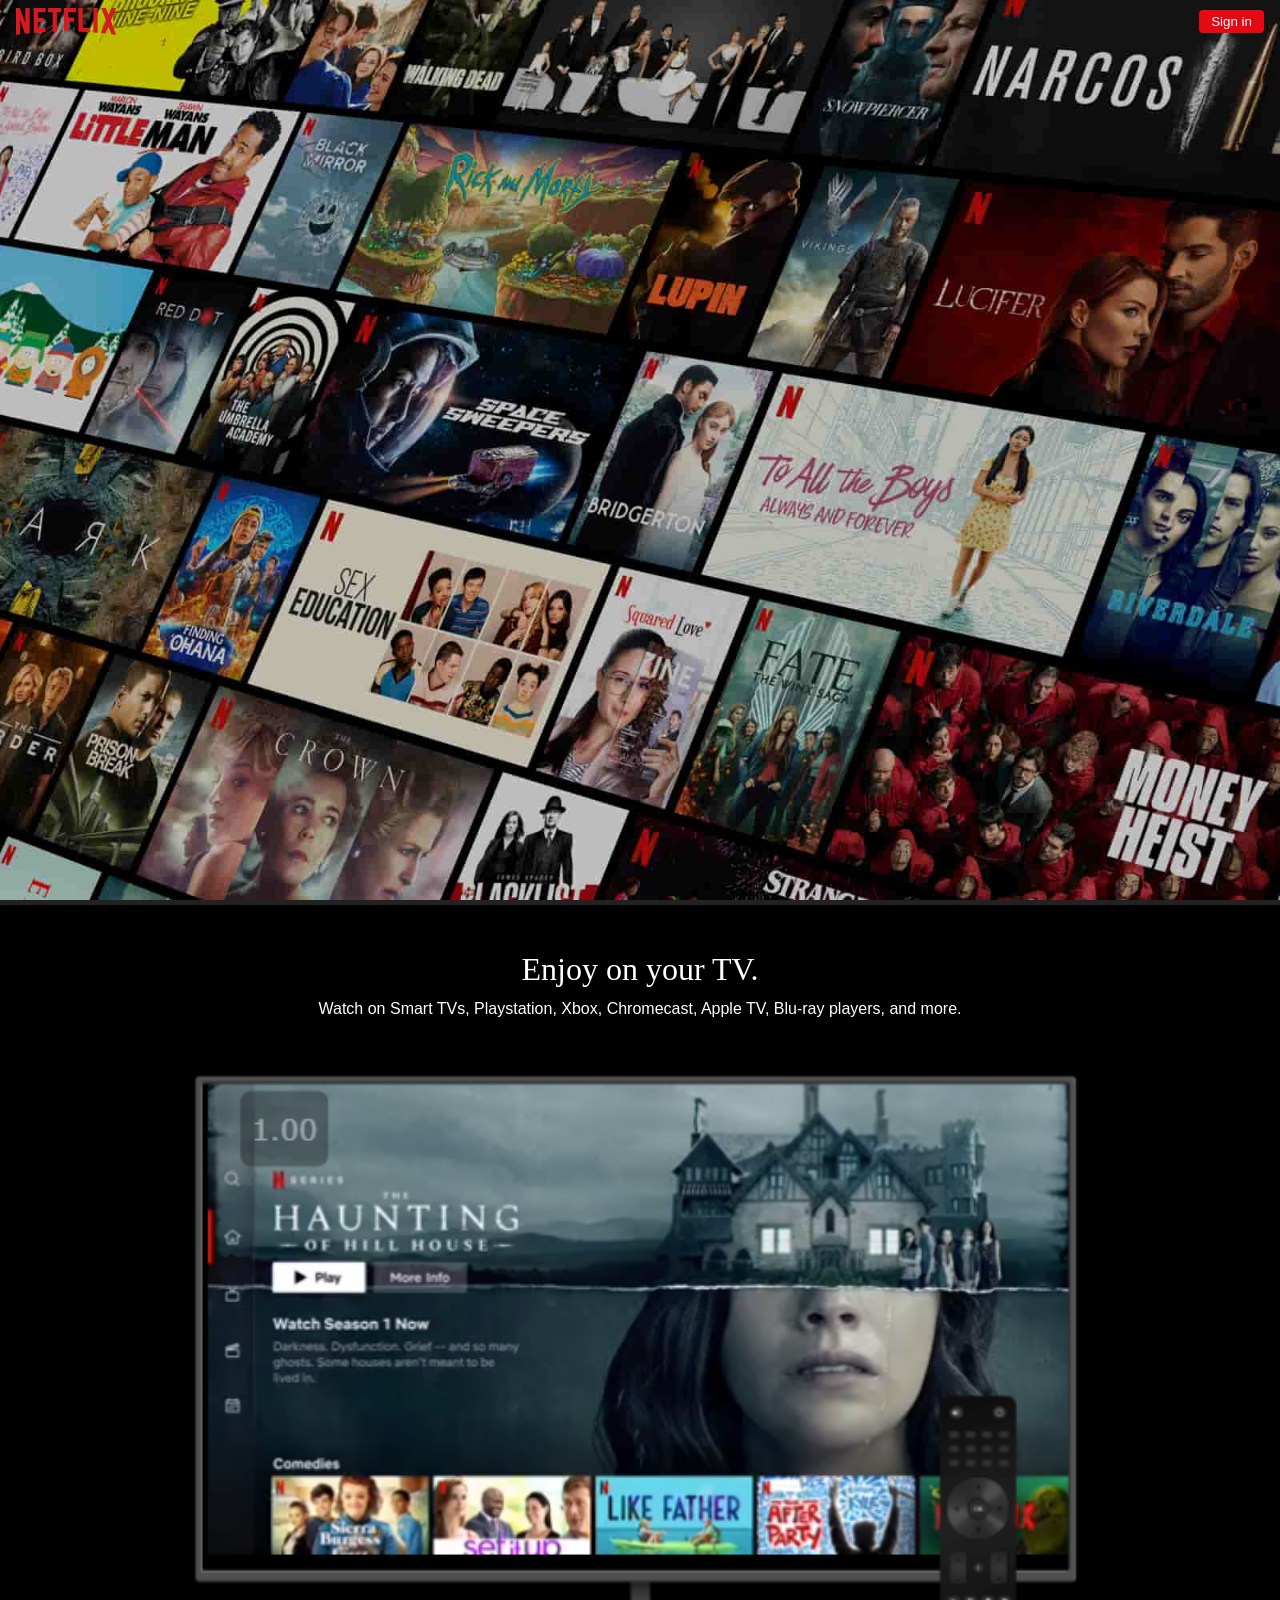
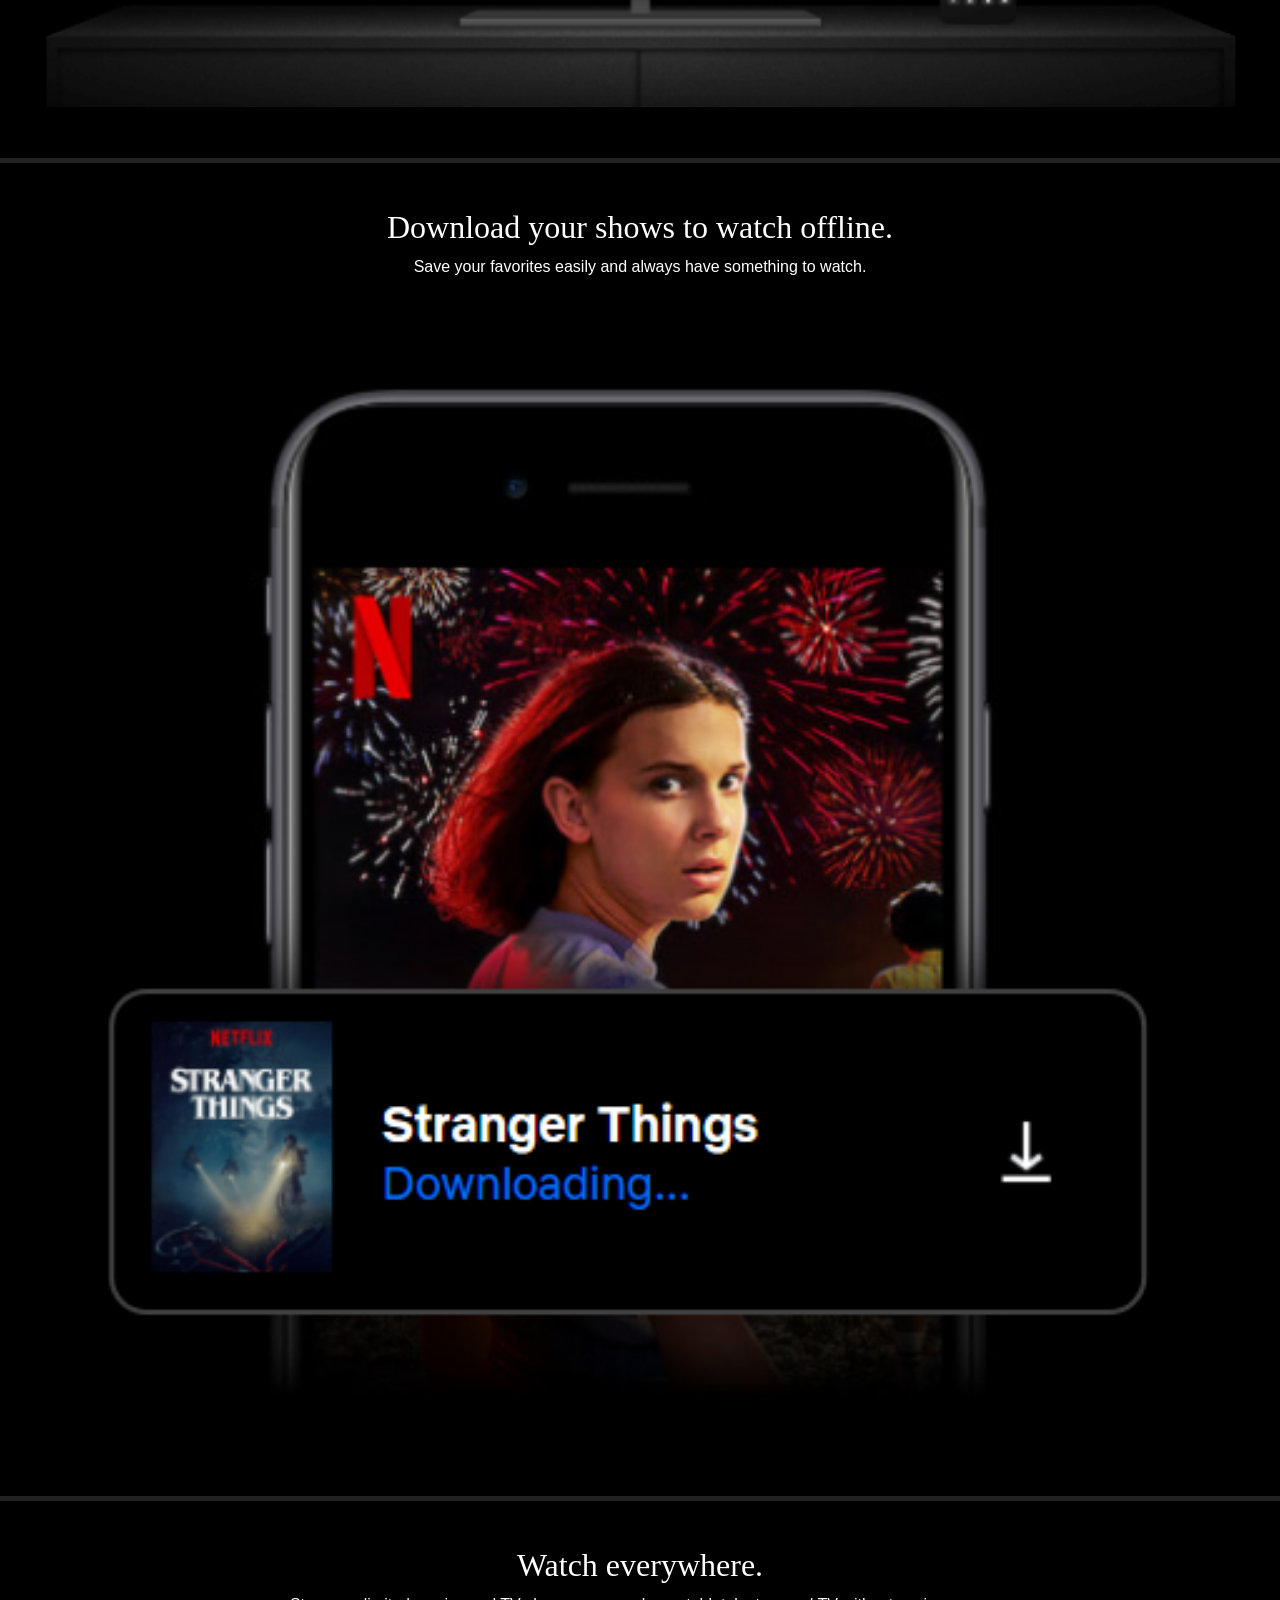
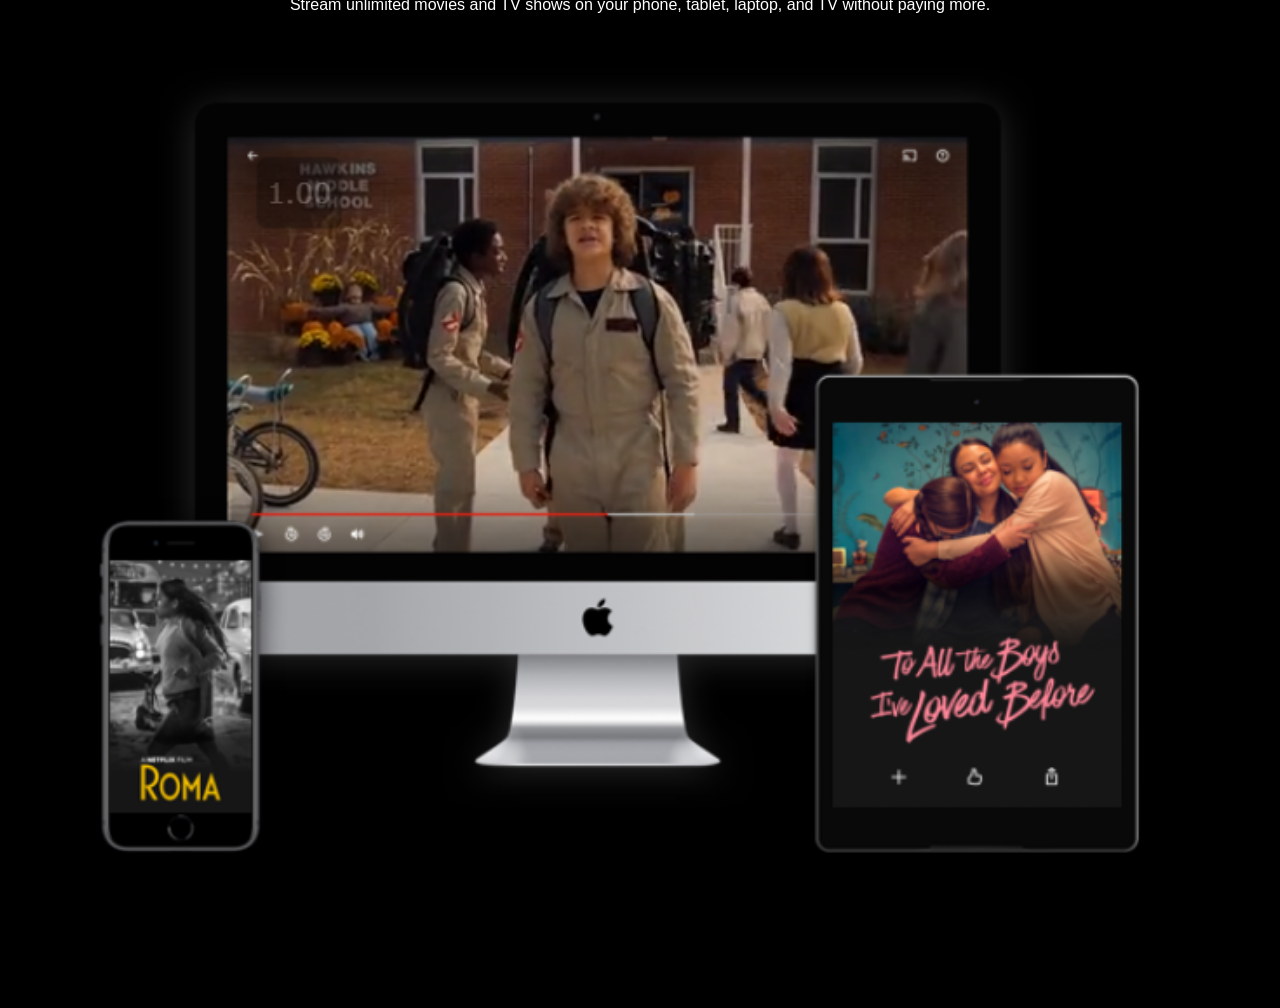
==== web-project-2-netflix-clone/index.html @ fd7bbdf0 "added files for 11.02 exercise for flex" ====
<!DOCTYPE html>
<html lang="en">
  <head>
    <meta charset="UTF-8" />
    <meta http-equiv="X-UA-Compatible" content="IE=edge" />
    <meta name="viewport" content="width=device-width, initial-scale=1.0" />
    <link rel="stylesheet" href="./styles/main.css" />

    <title>Netflix Clone</title>
  </head>
  <body>
    <header class="header">
      <img src="./imgs/logo.png" class="logo" alt="Logo" />

      <button class="btn btn--primary">Sign in</button>
    </header>

    <main>
      <section id="hero">
        <img src="./imgs/bg.jpg" class="img--bg" alt="Background poster" />
      </section>

      <div class="divider"></div>

      <section id="enjoy" class="info section">
        <h2 class="info__title">Enjoy on your TV.</h2>
        <p class="info__description">
          Watch on Smart TVs, Playstation, Xbox, Chromecast, Apple TV, Blu-ray
          players, and more.
        </p>

        <img
          class="info__poster"
          src="./imgs/enjoy-tv.png"
          alt="Section poster"
        />
      </section>

      <div class="divider"></div>

      <section id="download" class="info section">
        <h2 class="info__title">Download your shows to watch offline.</h2>
        <p class="info__description">
          Save your favorites easily and always have something to watch.
        </p>

        <img class="info__poster" src="./imgs/shows.png" alt="Section poster" />
      </section>

      <div class="divider"></div>

      <section id="watch" class="info section">
        <h2 class="info__title">Watch everywhere.</h2>
        <p class="info__description">
          Stream unlimited movies and TV shows on your phone, tablet, laptop,
          and TV without paying more.
        </p>

        <img
          class="info__poster"
          src="./imgs/watch-everywhere.png"
          alt="Section poster"
        />
      </section>
    </main>
  </body>
</html>
---- web-project-2-netflix-clone/styles/main.css ----
@import url("https://use.fontawesome.com/releases/v5.10.2/css/all.css");
@import url("./reset.css");
@import url("./typography.css");
@import url("./components.css");

body {
  background-color: black;
}

/* Header */
.header {
  display: flex;
  justify-content: space-between;
  align-items: center;
  padding: 0.5rem 1rem;
  position: fixed;
  top: 0;
  left: 0;
  width: 100vw;
  z-index: 1000;
}

.header .logo {
  width: 100px;
}

/* Hero */

#hero {
  min-height: 100vh;
  position: relative;
  background-color: red;
}

#hero .img--bg {
  object-fit: cover;
  width: 100%;
  height: 100%;
  position: absolute;
  top: 0;
  left: 0;
}

/* Basic information section layout */

.info .info__title,
.info .info__description {
  text-align: center;
}

.info .info__title {
  margin-bottom: 1rem;
}
.info .info__description {
  margin-bottom: 2rem;
}

.info .info__poster {
  width: 100%;
}
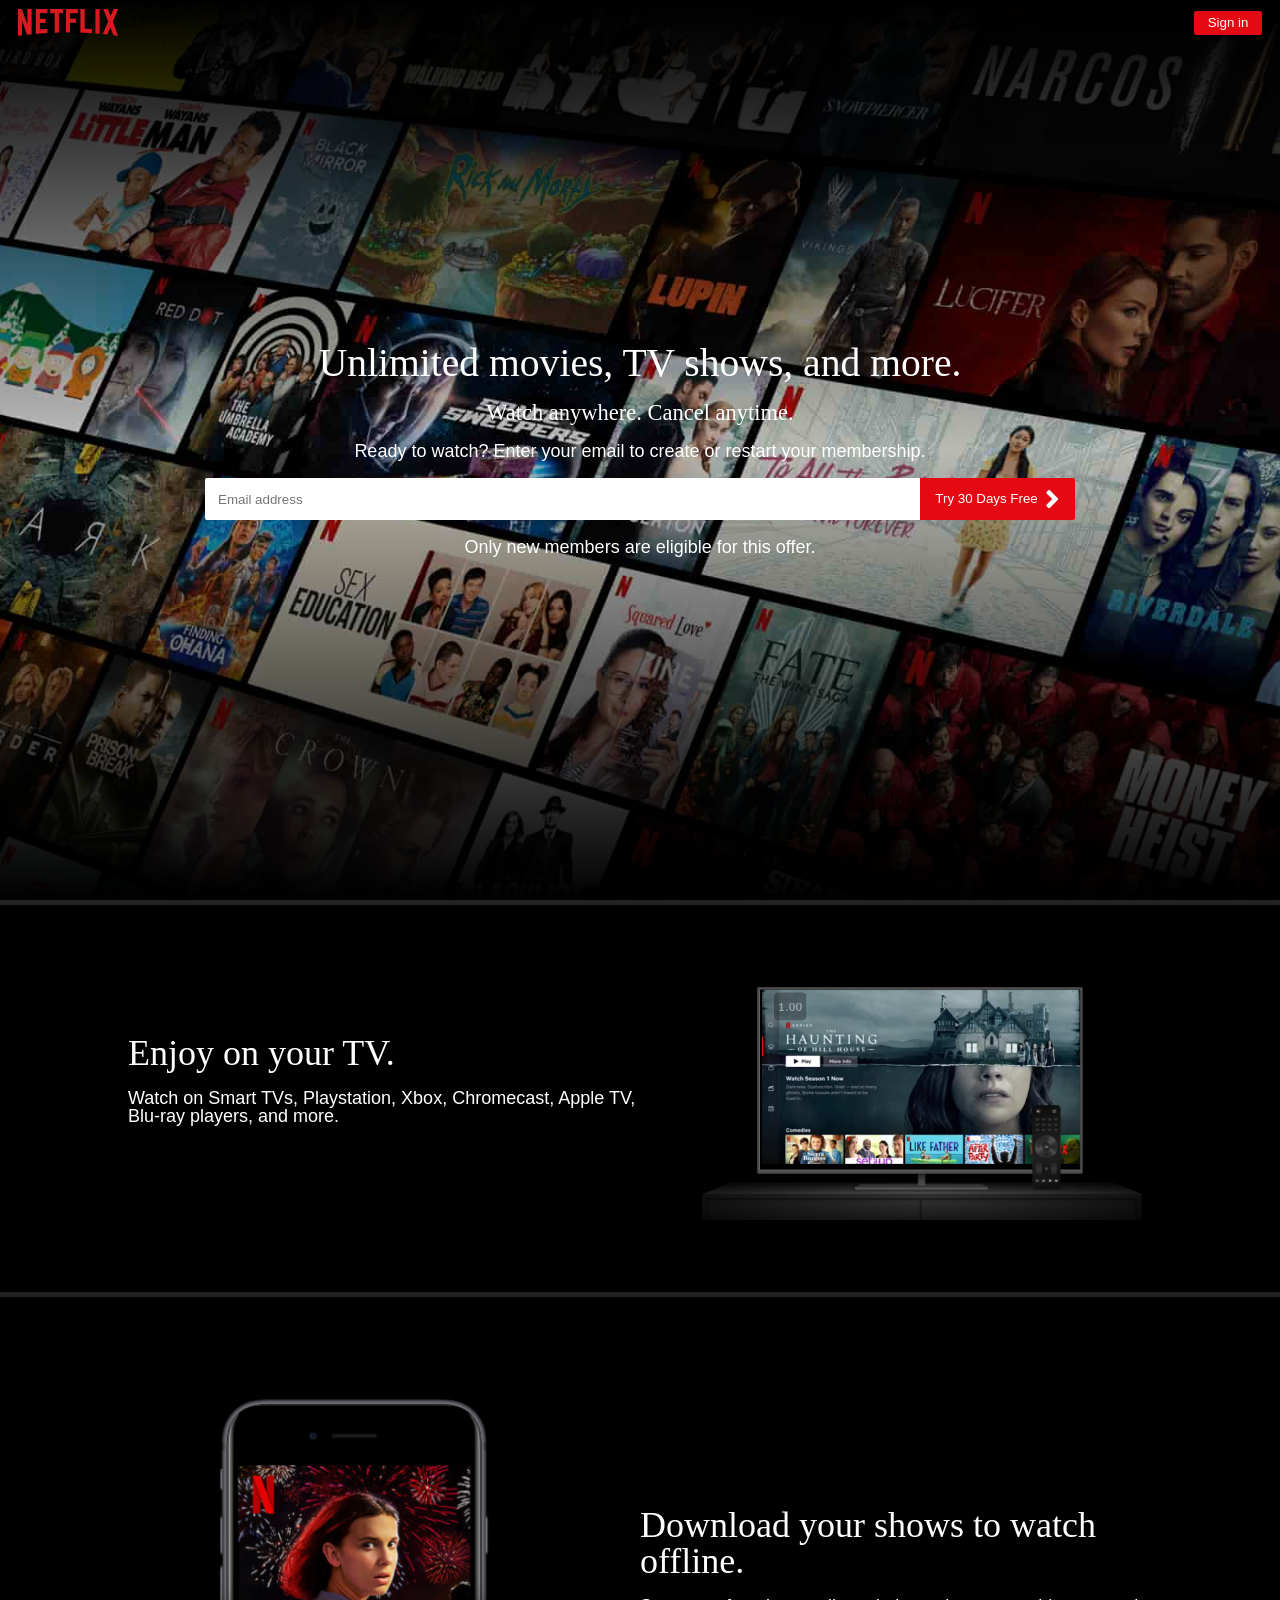
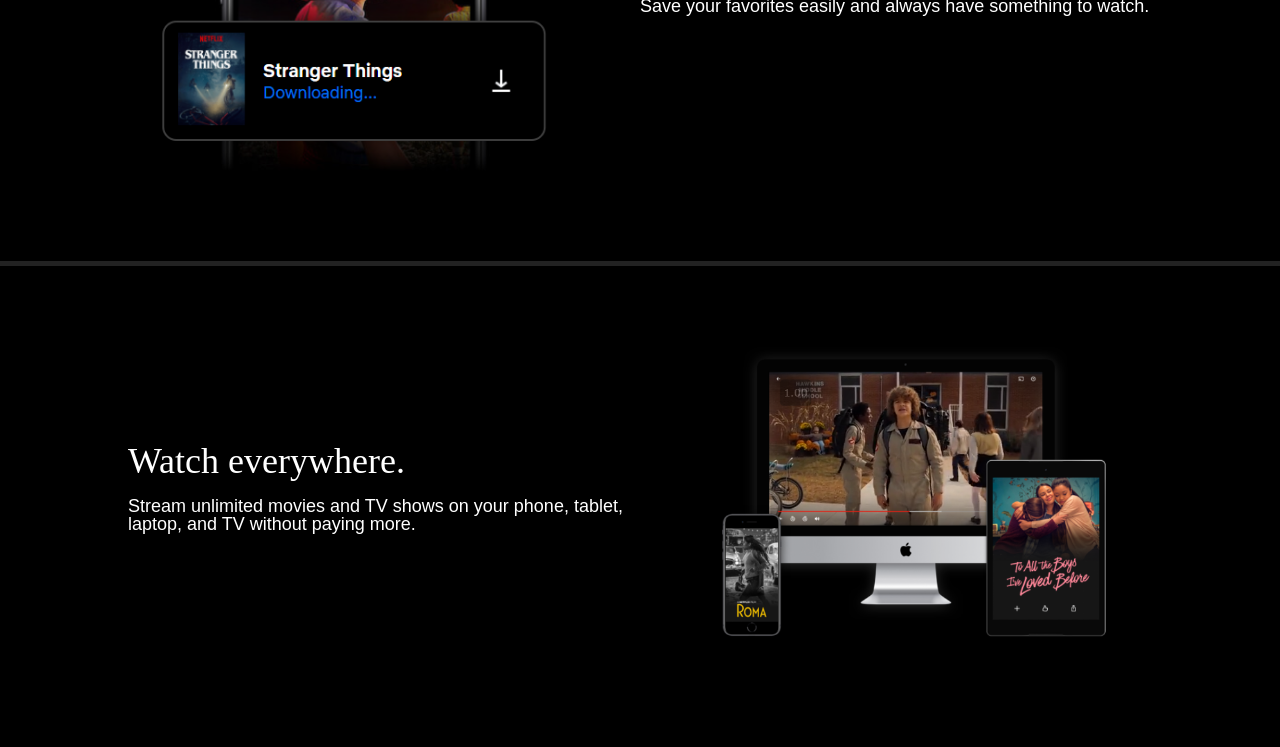
==== commit 5126b401: "changes from responsive lecture 16.02" ====
--- a/web-project-2-netflix-clone/index.html
+++ b/web-project-2-netflix-clone/index.html
@@ -18,16 +18,39 @@
     <main>
       <section id="hero">
         <img src="./imgs/bg.jpg" class="img--bg" alt="Background poster" />
+
+        <h1 class="hero__title">Unlimited movies, TV shows, and more.</h1>
+        <h2 class="hero__subtitle">Watch anywhere. Cancel anytime.</h2>
+        <p class="hero__description">
+          Ready to watch? Enter your email to create or restart your membership.
+        </p>
+
+        <form class="hero__form" action="">
+          <input
+            type="text"
+            class="form__input input"
+            placeholder="Email address"
+          />
+          <button class="form__btn btn btn--primary">
+            Try 30 days free <i class="fas fa-angle-right"></i>
+          </button>
+        </form>
+
+        <p class="form__suffix">
+          Only new members are eligible for this offer.
+        </p>
       </section>
 
       <div class="divider"></div>
 
       <section id="enjoy" class="info section">
-        <h2 class="info__title">Enjoy on your TV.</h2>
-        <p class="info__description">
-          Watch on Smart TVs, Playstation, Xbox, Chromecast, Apple TV, Blu-ray
-          players, and more.
-        </p>
+        <div class="info__wrapper">
+          <h2 class="info__title">Enjoy on your TV.</h2>
+          <p class="info__description">
+            Watch on Smart TVs, Playstation, Xbox, Chromecast, Apple TV, Blu-ray
+            players, and more.
+          </p>
+        </div>
 
         <img
           class="info__poster"
@@ -39,10 +62,12 @@
       <div class="divider"></div>
 
       <section id="download" class="info section">
-        <h2 class="info__title">Download your shows to watch offline.</h2>
-        <p class="info__description">
-          Save your favorites easily and always have something to watch.
-        </p>
+        <div class="info__wrapper">
+          <h2 class="info__title">Download your shows to watch offline.</h2>
+          <p class="info__description">
+            Save your favorites easily and always have something to watch.
+          </p>
+        </div>
 
         <img class="info__poster" src="./imgs/shows.png" alt="Section poster" />
       </section>
@@ -50,11 +75,13 @@
       <div class="divider"></div>
 
       <section id="watch" class="info section">
-        <h2 class="info__title">Watch everywhere.</h2>
-        <p class="info__description">
-          Stream unlimited movies and TV shows on your phone, tablet, laptop,
-          and TV without paying more.
-        </p>
+        <div class="info__wrapper">
+          <h2 class="info__title">Watch everywhere.</h2>
+          <p class="info__description">
+            Stream unlimited movies and TV shows on your phone, tablet, laptop,
+            and TV without paying more.
+          </p>
+        </div>
 
         <img
           class="info__poster"
--- a/web-project-2-netflix-clone/styles/main.css
+++ b/web-project-2-netflix-clone/styles/main.css
@@ -29,7 +29,29 @@
 #hero {
   min-height: 100vh;
   position: relative;
-  background-color: red;
+  padding: 0 1rem;
+  display: flex;
+  flex-direction: column;
+  justify-content: center;
+  align-items: center;
+  text-align: center;
+}
+
+#hero::after {
+  content: "";
+  position: absolute;
+  z-index: 2;
+  top: 0;
+  right: 0;
+  bottom: 0;
+  left: 0;
+  background-color: rgba(0, 0, 0, 0.6);
+  background: linear-gradient(
+    180deg,
+    rgba(0, 0, 0, 1) 0%,
+    rgba(0, 0, 0, 0) 50%,
+    rgba(0, 0, 0, 1) 100%
+  );
 }
 
 #hero .img--bg {
@@ -39,22 +61,138 @@
   position: absolute;
   top: 0;
   left: 0;
+  z-index: 1;
+}
+
+#hero .hero__title,
+#hero .hero__subtitle {
+  margin-bottom: 1rem;
+  position: relative;
+  z-index: 3;
+}
+
+#hero .hero__subtitle {
+  font-size: 1.25rem;
+}
+
+#hero .hero__description {
+  width: 80%;
+  margin-bottom: 1rem;
+  position: relative;
+  z-index: 3;
+}
+
+#hero .hero__form {
+  width: 100%;
+  display: flex;
+  flex-direction: column;
+  align-items: center;
+  margin-bottom: 1rem;
+  position: relative;
+  z-index: 3;
+}
+
+#hero .hero__form .form__input {
+  width: 100%;
+  margin-bottom: 1rem;
+}
+
+#hero .hero__form .form__btn {
+  /* padding: 0.75rem; */
+  text-transform: capitalize;
+}
+
+#hero .hero__form .form__btn i {
+  font-size: 29px;
+  vertical-align: middle;
+  margin-left: 4px;
+}
+
+#hero .form__suffix {
+  position: relative;
+  z-index: 3;
 }
 
 /* Basic information section layout */
-
 .info .info__title,
 .info .info__description {
   text-align: center;
 }
-
 .info .info__title {
   margin-bottom: 1rem;
 }
 .info .info__description {
   margin-bottom: 2rem;
 }
-
 .info .info__poster {
   width: 100%;
 }
+
+@media screen and (min-width: 640px) {
+  #hero .hero__form {
+    width: 70%;
+    flex-direction: row;
+    align-items: stretch;
+  }
+  #hero .hero__form .form__input {
+    margin-bottom: 0;
+    width: calc(100% - 155px);
+    border-top-right-radius: 0;
+    border-bottom-right-radius: 0;
+  }
+  #hero .hero__form .form__btn {
+    width: 155px;
+    border-top-left-radius: 0;
+    border-bottom-left-radius: 0;
+  }
+}
+
+@media screen and (min-width: 768px) {
+  .info {
+    padding: 3rem 0;
+    width: 80%;
+    max-width: 1200px;
+    margin: 0 auto;
+    display: flex;
+    align-items: center;
+  }
+
+  .info:nth-of-type(2n + 1) {
+    flex-direction: row-reverse;
+  }
+
+  .info .info__wrapper,
+  .info .info__poster {
+    width: 50%;
+  }
+
+  .info .info__title,
+  .info .info__description {
+    text-align: left;
+  }
+
+  .info .info__title {
+    font-size: 1.75rem;
+  }
+}
+
+@media screen and (min-width: 1024px) {
+  html {
+    font-size: 18px;
+  }
+
+  .info {
+    padding: 4rem 0;
+    justify-content: space-between;
+  }
+
+  .info .info__poster {
+    width: 45%;
+  }
+  .info .info__wrapper {
+    width: 50%;
+  }
+  .info .info__title {
+    font-size: 2rem;
+  }
+}
